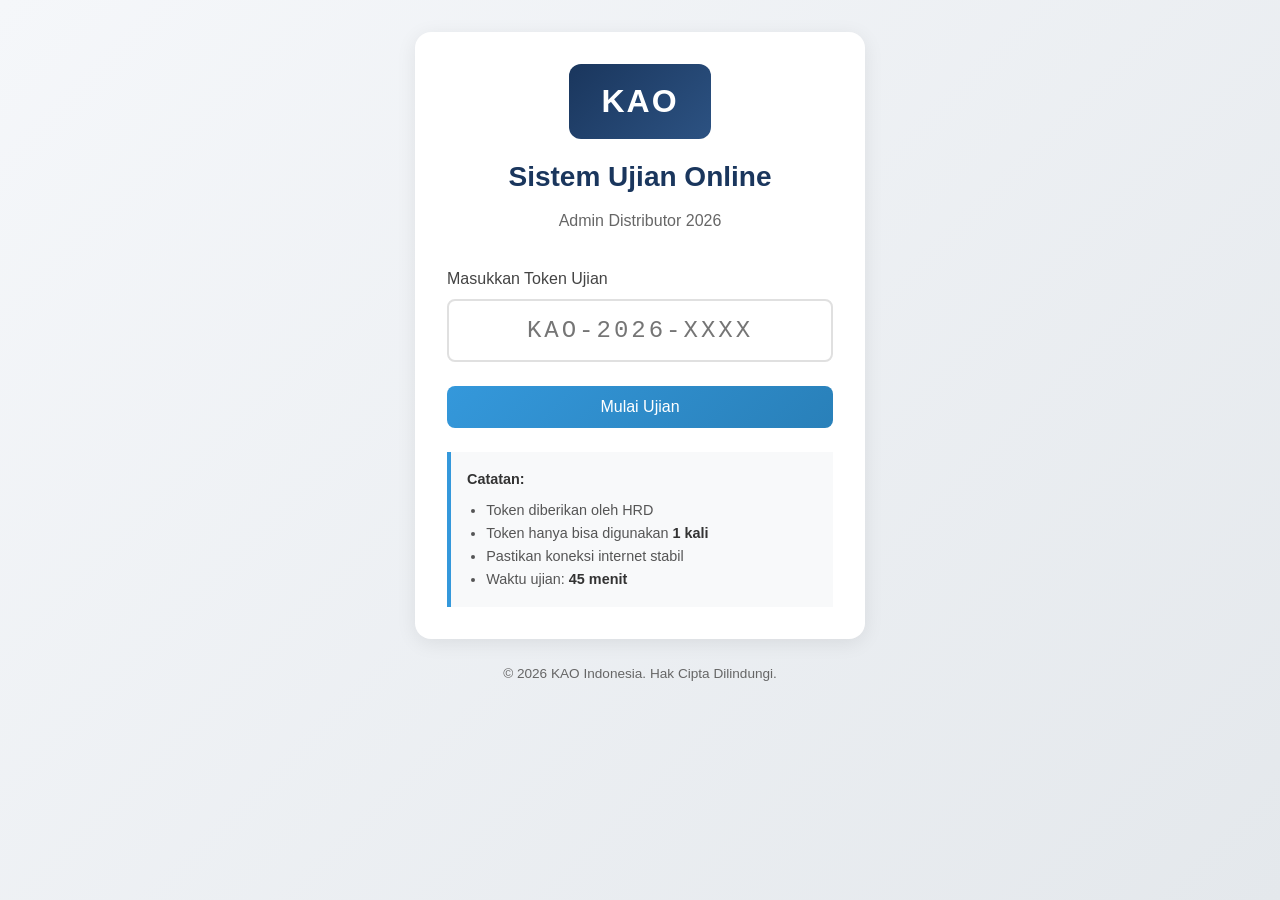
==== index.html @ 084c8b84 "Initial commit - Sistem Ujian Online Admin Distributor KAO 2026" ====
<!DOCTYPE html>
<html lang="id">
<head>
    <meta charset="UTF-8">
    <meta name="viewport" content="width=device-width, initial-scale=1.0">
    <title>Sistem Ujian Online - Admin Distributor KAO 2026</title>
    <link rel="stylesheet" href="css/styles.css">
    <style>
        .login-container {
            max-width: 450px;
            margin: 0 auto;
        }
        
        .token-input {
            font-family: 'Courier New', monospace;
            font-size: 1.5rem;
            text-align: center;
            letter-spacing: 3px;
            text-transform: uppercase;
        }
        
        .info-box {
            background: #f8f9fa;
            border-left: 4px solid #3498db;
            padding: 1rem;
            margin-top: 1.5rem;
            text-align: left;
            font-size: 0.9rem;
            color: #555;
        }
        
        .info-box strong {
            color: #333;
        }
    </style>
</head>
<body>
    <div class="container">
        <div class="card login-container">
            <div class="header">
                <div class="logo">KAO</div>
                <h1>Sistem Ujian Online</h1>
                <p class="subtitle">Admin Distributor 2026</p>
            </div>
            
            <form id="loginForm">
                <div class="form-group">
                    <label for="tokenInput">Masukkan Token Ujian</label>
                    <input 
                        type="text" 
                        id="tokenInput" 
                        class="form-control token-input" 
                        placeholder="KAO-2026-XXXX"
                        maxlength="15"
                        required
                        autocomplete="off"
                    >
                </div>
                
                <div id="errorMessage" class="alert alert-error" style="display: none;"></div>
                
                <button type="submit" class="btn btn-primary btn-block" id="submitBtn">
                    <span class="btn-text">Mulai Ujian</span>
                    <span class="btn-loading" style="display: none;">
                        <i class="spinner"></i> Memverifikasi...
                    </span>
                </button>
            </form>
            
            <div class="info-box">
                <strong>Catatan:</strong>
                <ul style="margin: 0.5rem 0 0 0; padding-left: 1.2rem;">
                    <li>Token diberikan oleh HRD</li>
                    <li>Token hanya bisa digunakan <strong>1 kali</strong></li>
                    <li>Pastikan koneksi internet stabil</li>
                    <li>Waktu ujian: <strong>45 menit</strong></li>
                </ul>
            </div>
        </div>
        
        <footer class="footer">
            <p>&copy; 2026 KAO Indonesia. Hak Cipta Dilindungi.</p>
        </footer>
    </div>
    
    <script src="js/config.js"></script>
    <script src="js/auth.js"></script>
    <script>
        // Cek apakah sudah login, jika ya redirect ke halaman ujian
        if (isLoggedIn()) {
            window.location.href = 'exam.html';
        }
        
        // Handle form submission
        document.getElementById('loginForm').addEventListener('submit', async function(e) {
            e.preventDefault();
            
            const tokenInput = document.getElementById('tokenInput');
            const submitBtn = document.getElementById('submitBtn');
            const errorMessage = document.getElementById('errorMessage');
            const btnText = submitBtn.querySelector('.btn-text');
            const btnLoading = submitBtn.querySelector('.btn-loading');
            
            // Validasi input
            const token = tokenInput.value.trim().toUpperCase();
            
            if (!token) {
                showError('Masukkan token ujian Anda');
                return;
            }
            
            // Tampilkan loading
            submitBtn.disabled = true;
            btnText.style.display = 'none';
            btnLoading.style.display = 'inline';
            hideError();
            
            // Validasi ke server
            const result = await validateToken(token);
            
            if (result.valid) {
                // Simpan sesi
                saveSession(token, result.nama, result.email);
                
                // Redirect ke halaman ujian
                window.location.href = 'exam.html';
            } else {
                // Tampilkan error
                showError(result.message);
                
                // Reset button
                submitBtn.disabled = false;
                btnText.style.display = 'inline';
                btnLoading.style.display = 'none';
            }
        });
        
        // Format token input (uppercase otomatis)
        document.getElementById('tokenInput').addEventListener('input', function(e) {
            e.target.value = e.target.value.toUpperCase();
        });
        
        function showError(message) {
            const errorDiv = document.getElementById('errorMessage');
            errorDiv.textContent = message;
            errorDiv.style.display = 'block';
        }
        
        function hideError() {
            document.getElementById('errorMessage').style.display = 'none';
        }
    </script>
</body>
</html>
---- css/styles.css ----
/* =========================================================================
   SISTEM UJIAN ONLINE - ADMIN DISTRIBUTOR KAO 2026
   Desain Minimalis & Profesional
   ========================================================================= */

/* =========================================================================
   RESET & BASE
   ========================================================================= */

* {
    margin: 0;
    padding: 0;
    box-sizing: border-box;
}

html {
    font-size: 16px;
    scroll-behavior: smooth;
}

body {
    font-family: 'Inter', -apple-system, BlinkMacSystemFont, 'Segoe UI', Roboto, Oxygen, Ubuntu, sans-serif;
    background: linear-gradient(135deg, #f5f7fa 0%, #e4e8ec 100%);
    min-height: 100vh;
    color: #333;
    line-height: 1.6;
}

/* =========================================================================
   LAYOUT
   ========================================================================= */

.container {
    max-width: 900px;
    margin: 0 auto;
    padding: 2rem 1rem;
}

.card {
    background: white;
    border-radius: 16px;
    box-shadow: 0 4px 20px rgba(0, 0, 0, 0.08);
    padding: 2rem;
    margin-bottom: 1rem;
}

/* =========================================================================
   HEADER
   ========================================================================= */

.header {
    text-align: center;
    margin-bottom: 2rem;
}

.logo {
    display: inline-block;
    background: linear-gradient(135deg, #1a365d 0%, #2c5282 100%);
    color: white;
    font-size: 2rem;
    font-weight: bold;
    padding: 0.75rem 2rem;
    border-radius: 12px;
    margin-bottom: 1rem;
    letter-spacing: 2px;
}

h1 {
    font-size: 1.75rem;
    color: #1a365d;
    margin-bottom: 0.5rem;
    font-weight: 600;
}

.subtitle {
    color: #666;
    font-size: 1rem;
}

/* =========================================================================
   FORM
   ========================================================================= */

.form-group {
    margin-bottom: 1.5rem;
}

.form-group label {
    display: block;
    margin-bottom: 0.5rem;
    font-weight: 500;
    color: #444;
}

.form-control {
    width: 100%;
    padding: 1rem;
    font-size: 1rem;
    border: 2px solid #e0e0e0;
    border-radius: 8px;
    transition: border-color 0.2s, box-shadow 0.2s;
}

.form-control:focus {
    outline: none;
    border-color: #3498db;
    box-shadow: 0 0 0 3px rgba(52, 152, 219, 0.1);
}

/* =========================================================================
   BUTTONS
   ========================================================================= */

.btn {
    display: inline-block;
    padding: 0.75rem 1.5rem;
    font-size: 1rem;
    font-weight: 500;
    text-align: center;
    border: none;
    border-radius: 8px;
    cursor: pointer;
    transition: all 0.2s;
    text-decoration: none;
}

.btn:disabled {
    opacity: 0.6;
    cursor: not-allowed;
}

.btn-primary {
    background: linear-gradient(135deg, #3498db 0%, #2980b9 100%);
    color: white;
}

.btn-primary:hover:not(:disabled) {
    background: linear-gradient(135deg, #2980b9 0%, #2471a3 100%);
    transform: translateY(-1px);
    box-shadow: 0 4px 12px rgba(52, 152, 219, 0.3);
}

.btn-secondary {
    background: #e0e0e0;
    color: #555;
}

.btn-secondary:hover:not(:disabled) {
    background: #d0d0d0;
}

.btn-success {
    background: linear-gradient(135deg, #27ae60 0%, #229954 100%);
    color: white;
}

.btn-success:hover:not(:disabled) {
    background: linear-gradient(135deg, #229954 0%, #1e8449 100%);
    transform: translateY(-1px);
    box-shadow: 0 4px 12px rgba(39, 174, 96, 0.3);
}

.btn-warning {
    background: linear-gradient(135deg, #f39c12 0%, #d68910 100%);
    color: white;
}

.btn-block {
    display: block;
    width: 100%;
}

.btn-sm {
    padding: 0.5rem 1rem;
    font-size: 0.9rem;
}

.btn-large {
    padding: 1rem 2rem;
    font-size: 1.1rem;
}

/* =========================================================================
   ALERTS
   ========================================================================= */

.alert {
    padding: 1rem;
    border-radius: 8px;
    margin-bottom: 1rem;
}

.alert-error {
    background: #fee2e2;
    color: #dc2626;
    border: 1px solid #fca5a5;
}

.alert-success {
    background: #d1fae5;
    color: #059669;
    border: 1px solid #6ee7b7;
}

/* =========================================================================
   EXAM HEADER
   ========================================================================= */

.exam-header {
    background: linear-gradient(135deg, #1a365d 0%, #2c5282 100%);
    color: white;
    padding: 1rem 1.5rem;
    display: flex;
    justify-content: space-between;
    align-items: center;
    position: sticky;
    top: 0;
    z-index: 1000;
    box-shadow: 0 2px 10px rgba(0, 0, 0, 0.1);
}

.header-left {
    display: flex;
    align-items: center;
    gap: 1rem;
}

.logo-small {
    background: white;
    color: #1a365d;
    font-weight: bold;
    padding: 0.25rem 0.75rem;
    border-radius: 6px;
    font-size: 0.9rem;
}

.header-title {
    font-weight: 500;
}

.header-right {
    display: flex;
    align-items: center;
}

/* =========================================================================
   TIMER
   ========================================================================= */

.timer {
    display: flex;
    align-items: center;
    gap: 0.75rem;
    background: rgba(255, 255, 255, 0.15);
    padding: 0.5rem 1rem;
    border-radius: 8px;
}

.timer-label {
    font-size: 0.85rem;
    opacity: 0.9;
}

.timer-value {
    font-size: 1.5rem;
    font-weight: bold;
    font-family: 'Courier New', monospace;
    min-width: 80px;
    text-align: center;
}

.timer-warning {
    background: rgba(241, 196, 15, 0.3);
}

.timer-danger {
    background: rgba(231, 76, 60, 0.3);
    animation: pulse 1s infinite;
}

@keyframes pulse {
    0%, 100% { opacity: 1; }
    50% { opacity: 0.7; }
}

/* =========================================================================
   EXAM MAIN
   ========================================================================= */

.exam-main {
    max-width: 800px;
    margin: 0 auto;
    padding: 1rem;
}

/* =========================================================================
   INFO BAR
   ========================================================================= */

.info-bar {
    display: flex;
    justify-content: space-between;
    align-items: center;
    background: white;
    padding: 1rem;
    border-radius: 8px;
    margin-bottom: 1rem;
    box-shadow: 0 2px 8px rgba(0, 0, 0, 0.05);
}

.info-left {
    font-weight: 500;
}

.info-center {
    display: flex;
    flex-direction: column;
    align-items: center;
}

.question-counter {
    font-weight: 600;
    color: #1a365d;
}

.progress-text {
    font-size: 0.85rem;
    color: #666;
}

/* =========================================================================
   PROGRESS BAR
   ========================================================================= */

.progress-container {
    background: #e0e0e0;
    border-radius: 8px;
    height: 8px;
    margin-bottom: 1.5rem;
    overflow: hidden;
}

.progress-bar {
    background: linear-gradient(90deg, #3498db 0%, #27ae60 100%);
    height: 100%;
    border-radius: 8px;
    transition: width 0.3s ease;
}

/* =========================================================================
   QUESTION CARD
   ========================================================================= */

.question-container {
    min-height: 400px;
}

.question-card {
    background: white;
    border-radius: 12px;
    padding: 1.5rem;
    box-shadow: 0 2px 12px rgba(0, 0, 0, 0.08);
}

.question-header {
    display: flex;
    align-items: center;
    gap: 1rem;
    margin-bottom: 1.5rem;
    flex-wrap: wrap;
}

.question-number {
    font-weight: 600;
    color: #1a365d;
    font-size: 1.1rem;
}

.question-category {
    padding: 0.25rem 0.75rem;
    border-radius: 20px;
    color: white;
    font-size: 0.8rem;
    font-weight: 500;
}

.question-weight {
    margin-left: auto;
    font-size: 0.85rem;
    color: #666;
}

.question-text {
    font-size: 1.1rem;
    line-height: 1.8;
    margin-bottom: 1.5rem;
    color: #333;
}

/* =========================================================================
   OPTIONS
   ========================================================================= */

.options {
    display: flex;
    flex-direction: column;
    gap: 0.75rem;
}

.option {
    display: flex;
    align-items: center;
    padding: 1rem;
    border: 2px solid #e0e0e0;
    border-radius: 8px;
    cursor: pointer;
    transition: all 0.2s;
}

.option:hover {
    border-color: #3498db;
    background: #f8f9fa;
}

.option.selected {
    border-color: #3498db;
    background: #ebf5fb;
}

.option-letter {
    display: flex;
    align-items: center;
    justify-content: center;
    width: 36px;
    height: 36px;
    background: #e0e0e0;
    border-radius: 50%;
    font-weight: 600;
    margin-right: 1rem;
    flex-shrink: 0;
}

.option.selected .option-letter {
    background: #3498db;
    color: white;
}

.option-text {
    flex: 1;
}

.option-check {
    width: 24px;
    text-align: center;
    color: #3498db;
    font-weight: bold;
    font-size: 1.2rem;
}

/* =========================================================================
   NAVIGATION BUTTONS
   ========================================================================= */

.navigation-buttons {
    display: flex;
    justify-content: space-between;
    margin: 1.5rem 0;
    gap: 1rem;
}

.navigation-buttons .btn {
    flex: 1;
    max-width: 200px;
}

/* =========================================================================
   QUESTION NAVIGATION GRID
   ========================================================================= */

.question-nav-container {
    background: white;
    border-radius: 12px;
    padding: 1.5rem;
    margin-bottom: 1.5rem;
    box-shadow: 0 2px 8px rgba(0, 0, 0, 0.05);
}

.question-nav-container h3 {
    margin-bottom: 1rem;
    color: #333;
    font-size: 1rem;
}

.question-nav {
    display: grid;
    grid-template-columns: repeat(10, 1fr);
    gap: 0.5rem;
}

.nav-item {
    display: flex;
    align-items: center;
    justify-content: center;
    width: 100%;
    aspect-ratio: 1;
    background: #f0f0f0;
    border-radius: 8px;
    cursor: pointer;
    font-weight: 500;
    transition: all 0.2s;
}

.nav-item:hover {
    background: #e0e0e0;
}

.nav-item.current {
    background: #3498db;
    color: white;
    transform: scale(1.1);
}

.nav-item.answered {
    background: #27ae60;
    color: white;
}

.nav-item.ragu {
    background: #f39c12;
    color: white;
}

.nav-item.answered.ragu {
    background: linear-gradient(135deg, #27ae60 0%, #f39c12 100%);
}

/* =========================================================================
   SUBMIT CONTAINER
   ========================================================================= */

.submit-container {
    text-align: center;
    padding: 1rem 0;
}

/* =========================================================================
   MODALS
   ========================================================================= */

.modal {
    display: none;
    position: fixed;
    top: 0;
    left: 0;
    width: 100%;
    height: 100%;
    background: rgba(0, 0, 0, 0.5);
    align-items: center;
    justify-content: center;
    z-index: 2000;
    padding: 1rem;
}

.modal-content {
    background: white;
    border-radius: 12px;
    padding: 2rem;
    max-width: 450px;
    width: 100%;
    text-align: center;
}

.modal-content h2 {
    margin-bottom: 1rem;
    color: #333;
}

.modal-content p {
    margin-bottom: 0.75rem;
    color: #555;
}

.modal-buttons {
    display: flex;
    gap: 1rem;
    justify-content: center;
    margin-top: 1.5rem;
}

.modal-warning {
    border-top: 4px solid #f39c12;
}

.modal-danger {
    border-top: 4px solid #e74c3c;
}

/* =========================================================================
   LOADING
   ========================================================================= */

.loading {
    display: flex;
    flex-direction: column;
    align-items: center;
    justify-content: center;
    padding: 3rem;
    color: #666;
}

.spinner {
    display: inline-block;
    width: 20px;
    height: 20px;
    border: 2px solid #fff;
    border-radius: 50%;
    border-top-color: transparent;
    animation: spin 0.8s linear infinite;
}

.spinner-large {
    width: 50px;
    height: 50px;
    border: 4px solid #e0e0e0;
    border-radius: 50%;
    border-top-color: #3498db;
    animation: spin 1s linear infinite;
    margin-bottom: 1rem;
}

@keyframes spin {
    to { transform: rotate(360deg); }
}

/* =========================================================================
   TEXT UTILITIES
   ========================================================================= */

.text-muted {
    color: #666;
    font-size: 0.9rem;
}

.text-center {
    text-align: center;
}

/* =========================================================================
   FOOTER
   ========================================================================= */

.footer {
    text-align: center;
    padding: 1.5rem;
    color: #666;
    font-size: 0.85rem;
}

/* =========================================================================
   RESPONSIVE
   ========================================================================= */

@media (max-width: 768px) {
    .container {
        padding: 1rem;
    }
    
    .card {
        padding: 1.5rem;
    }
    
    .exam-header {
        flex-direction: column;
        gap: 0.75rem;
        padding: 1rem;
    }
    
    .header-left {
        flex-direction: column;
        text-align: center;
    }
    
    .timer {
        width: 100%;
        justify-content: center;
    }
    
    .info-bar {
        flex-direction: column;
        gap: 0.75rem;
        text-align: center;
    }
    
    .question-nav {
        grid-template-columns: repeat(5, 1fr);
    }
    
    .navigation-buttons {
        flex-direction: column;
    }
    
    .navigation-buttons .btn {
        max-width: 100%;
    }
    
    .modal-buttons {
        flex-direction: column;
    }
    
    .modal-buttons .btn {
        width: 100%;
    }
}

@media (max-width: 480px) {
    html {
        font-size: 14px;
    }
    
    .question-header {
        flex-direction: column;
        align-items: flex-start;
        gap: 0.5rem;
    }
    
    .question-weight {
        margin-left: 0;
    }
    
    .option {
        padding: 0.75rem;
    }
    
    .option-letter {
        width: 30px;
        height: 30px;
        font-size: 0.9rem;
    }
    
    .question-nav {
        grid-template-columns: repeat(5, 1fr);
    }
    
    .nav-item {
        font-size: 0.85rem;
    }
}
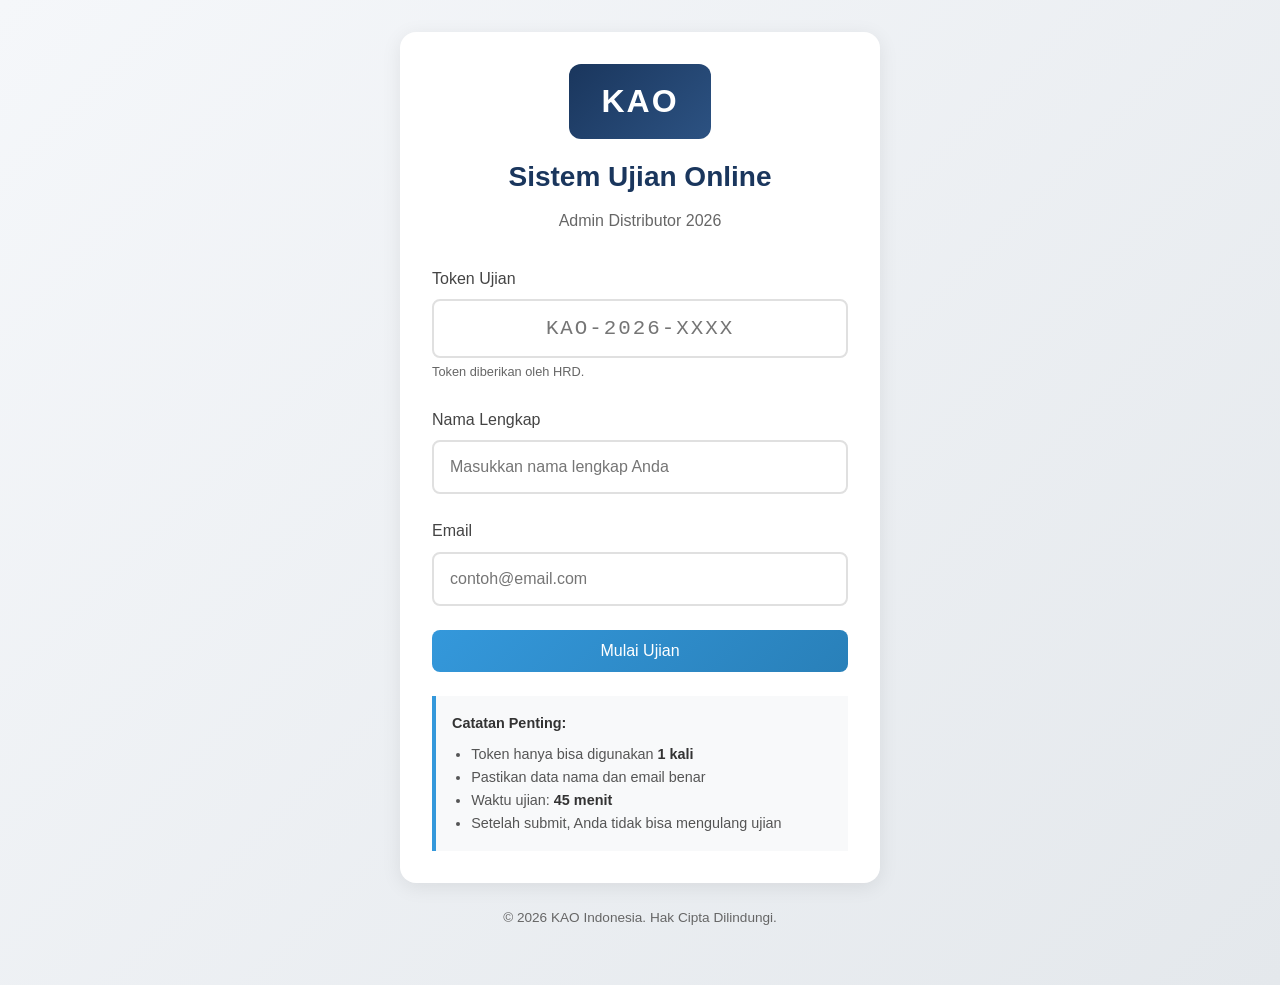
==== commit 458568e5: "Rebuild: Login dengan nama/email, anti-mundur soal, auto logout setelah submit" ====
--- a/index.html
+++ b/index.html
@@ -7,15 +7,15 @@
     <link rel="stylesheet" href="css/styles.css">
     <style>
         .login-container {
-            max-width: 450px;
+            max-width: 480px;
             margin: 0 auto;
         }
         
         .token-input {
             font-family: 'Courier New', monospace;
-            font-size: 1.5rem;
+            font-size: 1.3rem;
             text-align: center;
-            letter-spacing: 3px;
+            letter-spacing: 2px;
             text-transform: uppercase;
         }
         
@@ -31,6 +31,12 @@
         
         .info-box strong {
             color: #333;
+        }
+        
+        .form-note {
+            font-size: 0.8rem;
+            color: #666;
+            margin-top: 0.25rem;
         }
     </style>
 </head>
@@ -45,7 +51,7 @@
             
             <form id="loginForm">
                 <div class="form-group">
-                    <label for="tokenInput">Masukkan Token Ujian</label>
+                    <label for="tokenInput">Token Ujian</label>
                     <input 
                         type="text" 
                         id="tokenInput" 
@@ -55,6 +61,31 @@
                         required
                         autocomplete="off"
                     >
+                    <div class="form-note">Token diberikan oleh HRD.</div>
+                </div>
+                
+                <div class="form-group">
+                    <label for="namaInput">Nama Lengkap</label>
+                    <input 
+                        type="text" 
+                        id="namaInput" 
+                        class="form-control" 
+                        placeholder="Masukkan nama lengkap Anda"
+                        required
+                        autocomplete="name"
+                    >
+                </div>
+                
+                <div class="form-group">
+                    <label for="emailInput">Email</label>
+                    <input 
+                        type="email" 
+                        id="emailInput" 
+                        class="form-control" 
+                        placeholder="contoh@email.com"
+                        required
+                        autocomplete="email"
+                    >
                 </div>
                 
                 <div id="errorMessage" class="alert alert-error" style="display: none;"></div>
@@ -62,18 +93,18 @@
                 <button type="submit" class="btn btn-primary btn-block" id="submitBtn">
                     <span class="btn-text">Mulai Ujian</span>
                     <span class="btn-loading" style="display: none;">
-                        <i class="spinner"></i> Memverifikasi...
+                        <span class="spinner"></span> Memverifikasi...
                     </span>
                 </button>
             </form>
             
             <div class="info-box">
-                <strong>Catatan:</strong>
+                <strong>Catatan Penting:</strong>
                 <ul style="margin: 0.5rem 0 0 0; padding-left: 1.2rem;">
-                    <li>Token diberikan oleh HRD</li>
                     <li>Token hanya bisa digunakan <strong>1 kali</strong></li>
-                    <li>Pastikan koneksi internet stabil</li>
+                    <li>Pastikan data nama dan email benar</li>
                     <li>Waktu ujian: <strong>45 menit</strong></li>
+                    <li>Setelah submit, Anda tidak bisa mengulang ujian</li>
                 </ul>
             </div>
         </div>
@@ -88,7 +119,8 @@
     <script>
         // Cek apakah sudah login, jika ya redirect ke halaman ujian
         if (isLoggedIn()) {
-            window.location.href = 'exam.html';
+            const session = getSession();
+            window.location.replace('exam.html?token=' + encodeURIComponent(session.token));
         }
         
         // Handle form submission
@@ -96,16 +128,38 @@
             e.preventDefault();
             
             const tokenInput = document.getElementById('tokenInput');
+            const namaInput = document.getElementById('namaInput');
+            const emailInput = document.getElementById('emailInput');
             const submitBtn = document.getElementById('submitBtn');
             const errorMessage = document.getElementById('errorMessage');
             const btnText = submitBtn.querySelector('.btn-text');
             const btnLoading = submitBtn.querySelector('.btn-loading');
             
-            // Validasi input
+            // Ambil dan bersihkan input
             const token = tokenInput.value.trim().toUpperCase();
-            
+            const nama = namaInput.value.trim();
+            const email = emailInput.value.trim().toLowerCase();
+            
+            // Validasi input client-side
             if (!token) {
                 showError('Masukkan token ujian Anda');
+                return;
+            }
+            
+            if (!nama) {
+                showError('Masukkan nama lengkap Anda');
+                return;
+            }
+            
+            if (!email) {
+                showError('Masukkan email Anda');
+                return;
+            }
+            
+            // Validasi format email
+            const emailRegex = /^[^\s@]+@[^\s@]+\.[^\s@]+$/;
+            if (!emailRegex.test(email)) {
+                showError('Format email tidak valid');
                 return;
             }
             
@@ -116,14 +170,23 @@
             hideError();
             
             // Validasi ke server
-            const result = await validateToken(token);
+            console.log('Validating:', { token, nama, email });
+            const result = await validateToken(token, nama, email);
+            console.log('Validation result:', result);
             
             if (result.valid) {
+                console.log('Token valid! Saving session...');
+                
                 // Simpan sesi
-                saveSession(token, result.nama, result.email);
-                
-                // Redirect ke halaman ujian
-                window.location.href = 'exam.html';
+                saveSession(token, nama, email);
+                
+                // Redirect ke halaman ujian dengan token di URL sebagai fallback
+                const examUrl = 'exam.html?token=' + encodeURIComponent(token);
+                console.log('Redirecting to:', examUrl);
+                
+                setTimeout(function() {
+                    window.location.replace(examUrl);
+                }, 200);
             } else {
                 // Tampilkan error
                 showError(result.message);
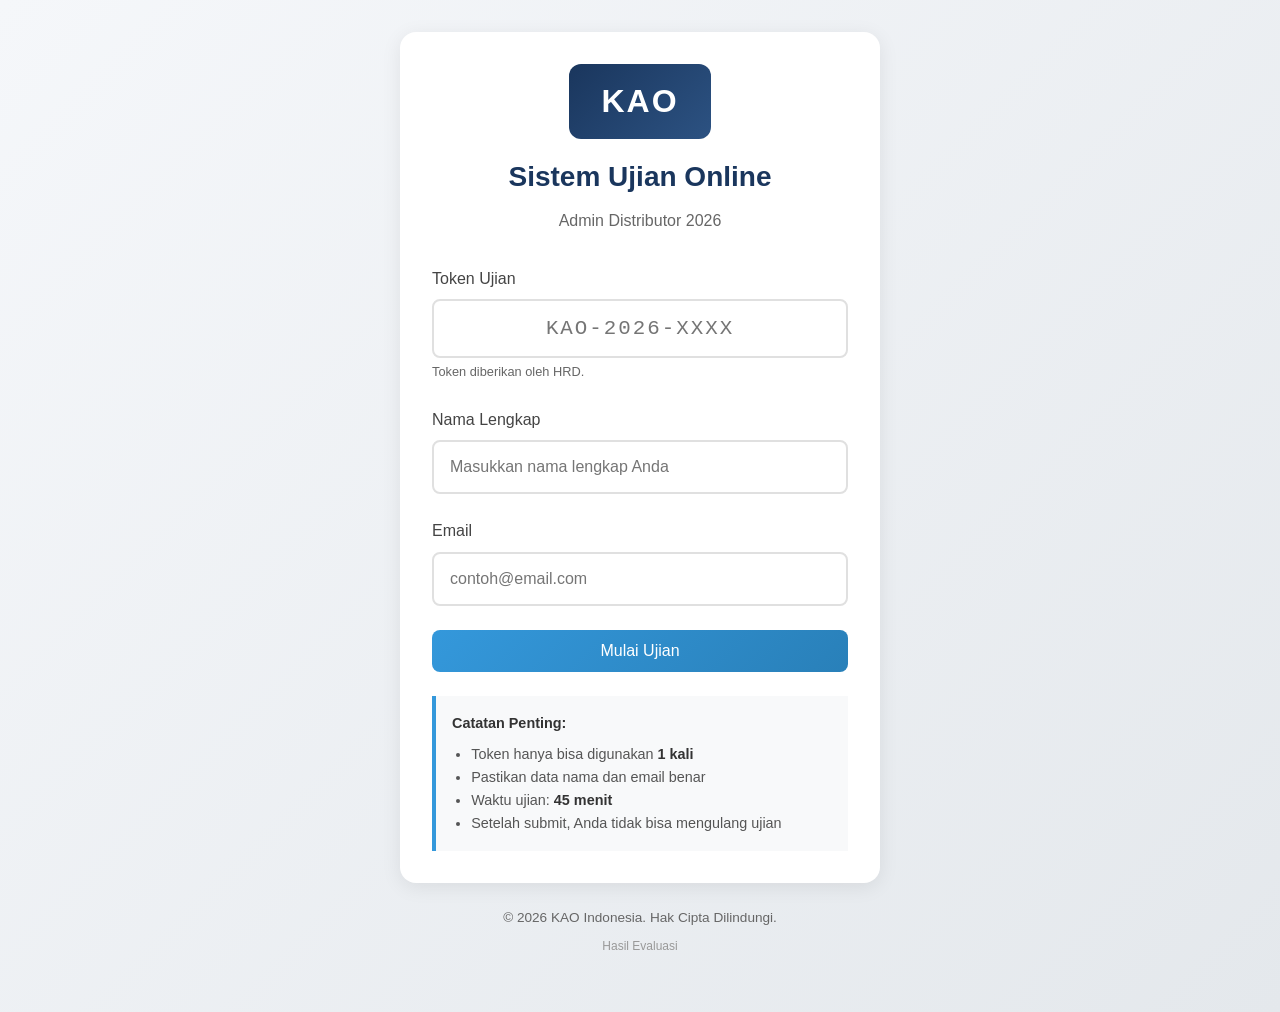
==== commit 35957118: "Major revision: timer per soal, no nav grid, direct thank you, admin result page" ====
--- a/index.html
+++ b/index.html
@@ -111,6 +111,9 @@
         
         <footer class="footer">
             <p>&copy; 2026 KAO Indonesia. Hak Cipta Dilindungi.</p>
+            <p style="margin-top: 0.5rem; font-size: 0.75rem;">
+                <a href="admin-result.html" style="color: #999; text-decoration: none;">Hasil Evaluasi</a>
+            </p>
         </footer>
     </div>
     
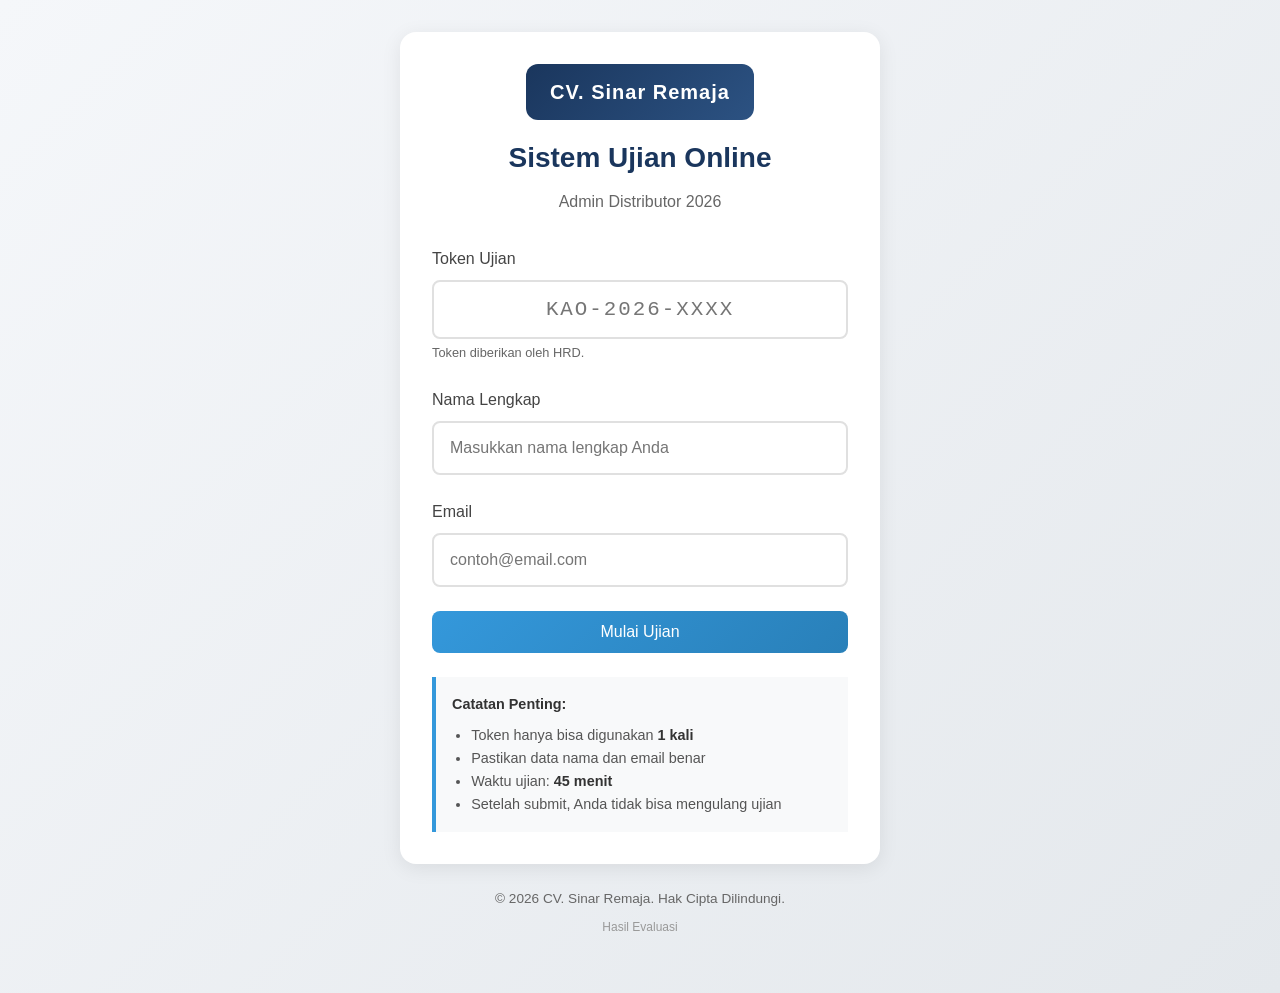
==== commit 17db1ed0: "Change branding from KAO to CV. Sinar Remaja" ====
--- a/index.html
+++ b/index.html
@@ -3,12 +3,26 @@
 <head>
     <meta charset="UTF-8">
     <meta name="viewport" content="width=device-width, initial-scale=1.0">
-    <title>Sistem Ujian Online - Admin Distributor KAO 2026</title>
+    <title>Sistem Ujian Online - CV. Sinar Remaja 2026</title>
     <link rel="stylesheet" href="css/styles.css">
     <style>
         .login-container {
             max-width: 480px;
             margin: 0 auto;
+        }
+        
+        .logo-company {
+            display: inline-block;
+            background: linear-gradient(135deg, #1a365d 0%, #2c5282 100%);
+            color: white;
+            font-size: 1.25rem;
+            font-weight: bold;
+            padding: 0.75rem 1.5rem;
+            border-radius: 12px;
+            margin-bottom: 1rem;
+            letter-spacing: 1px;
+            max-width: 100%;
+            word-wrap: break-word;
         }
         
         .token-input {
@@ -44,7 +58,7 @@
     <div class="container">
         <div class="card login-container">
             <div class="header">
-                <div class="logo">KAO</div>
+                <div class="logo-company">CV. Sinar Remaja</div>
                 <h1>Sistem Ujian Online</h1>
                 <p class="subtitle">Admin Distributor 2026</p>
             </div>
@@ -110,7 +124,7 @@
         </div>
         
         <footer class="footer">
-            <p>&copy; 2026 KAO Indonesia. Hak Cipta Dilindungi.</p>
+            <p>&copy; 2026 CV. Sinar Remaja. Hak Cipta Dilindungi.</p>
             <p style="margin-top: 0.5rem; font-size: 0.75rem;">
                 <a href="admin-result.html" style="color: #999; text-decoration: none;">Hasil Evaluasi</a>
             </p>
